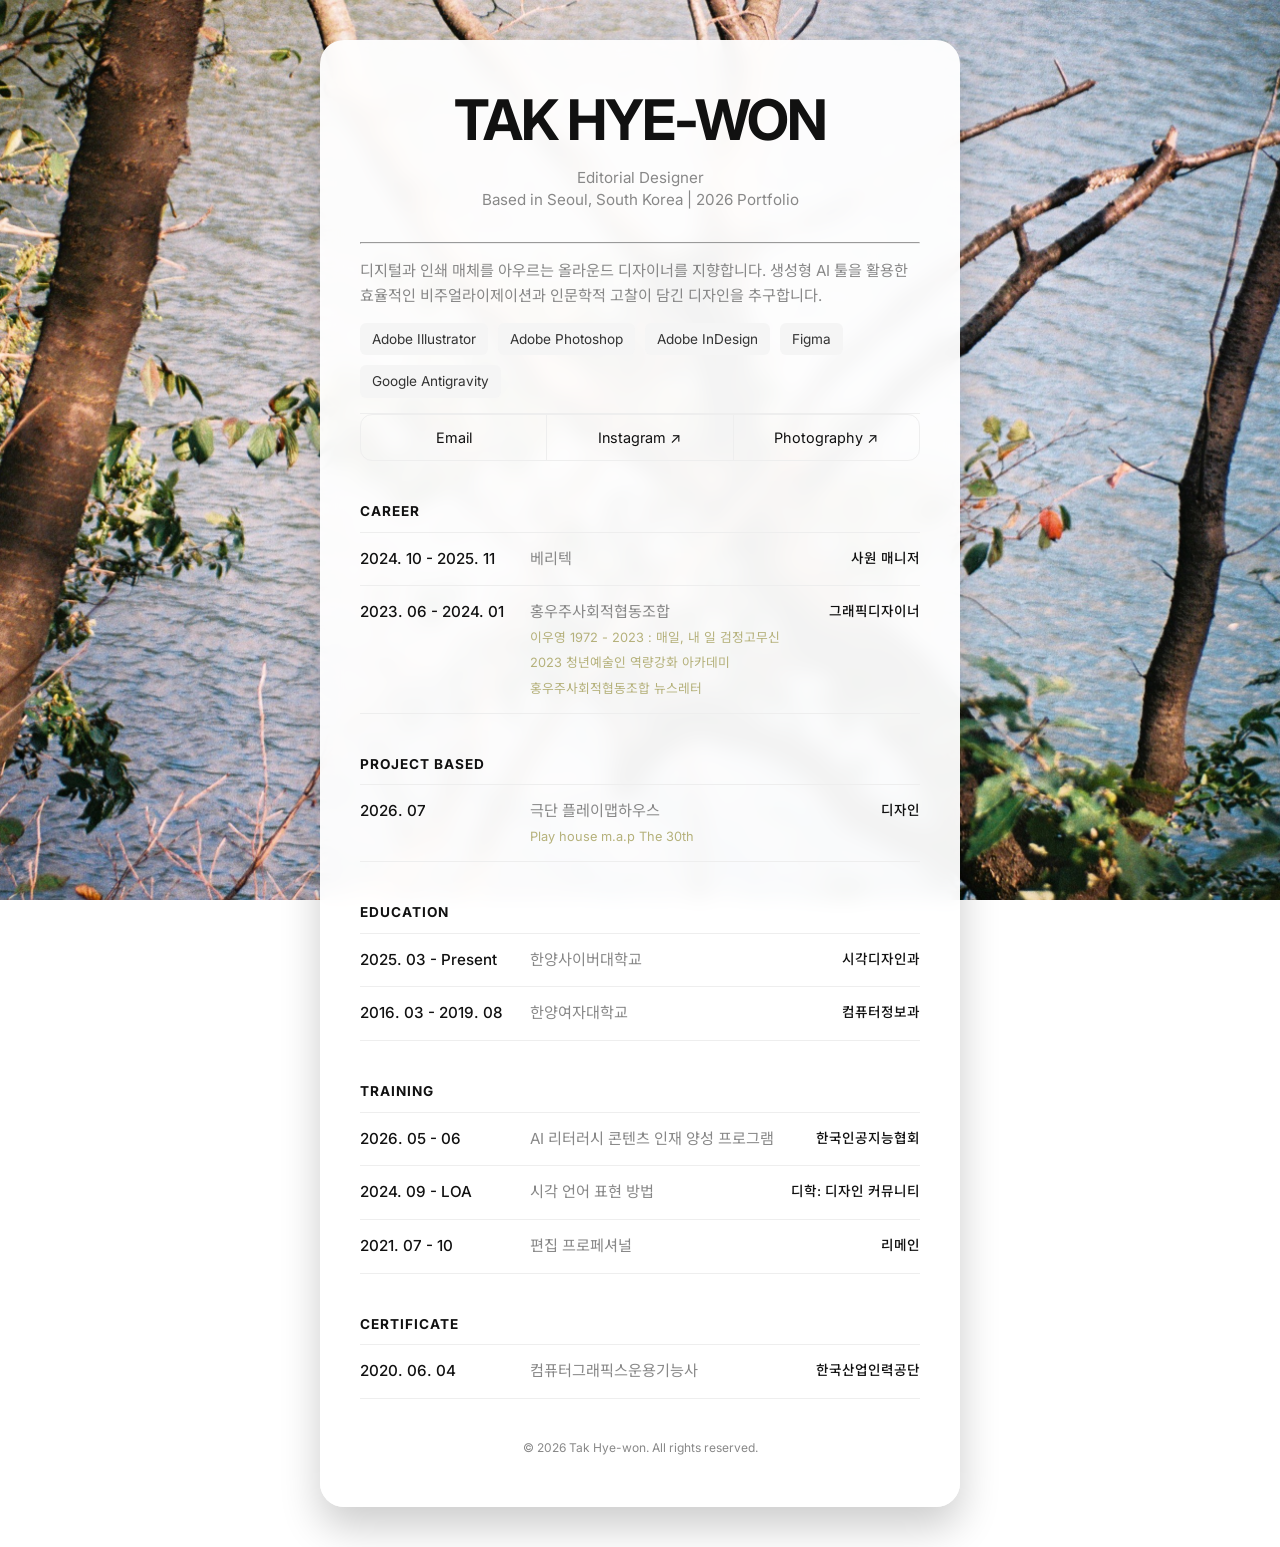
==== index.html @ 7dfc03a7 "Standardize section header spacing (20px bottom margin) and section divider top margins (40px) acros" ====
<!DOCTYPE html>
<html lang="ko">

<head>
    <meta charset="UTF-8">
    <meta name="viewport" content="width=device-width, initial-scale=1.0">
    <meta http-equiv="Cache-Control" content="no-cache, no-store, must-revalidate">
    <meta http-equiv="Pragma" content="no-cache">
    <meta http-equiv="Expires" content="0">
    <title>Hye-won Tak</title>
    <link
        href="https://fonts.googleapis.com/css2?family=Noto+Sans+KR:wght@300;400;500;700&family=Inter:wght@400;500;700&display=swap"
        rel="stylesheet">
    <style>
        :root {
            --bg-color: #ffffff;
            --text-primary: #111111;
            --text-secondary: #888888;
            --grid-border: #eeeeee;
            --font-main: 'Inter', 'Noto Sans KR', -apple-system, BlinkMacSystemFont, "Segoe UI", Roboto, sans-serif;
            --accent-color: #4a90e2;
        }

        /* Custom Selection Colors */
        ::selection {
            background-color: #B5B17B;
            color: #FFFED5;
        }

        ::-moz-selection {
            background-color: #B5B17B;
            color: #FFFED5;
        }

        * {
            box-sizing: border-box;
            margin: 0;
            padding: 0;
        }

        body {
            font-family: var(--font-main);
            color: var(--text-primary);
            line-height: 1.5;
            background-image: url('/pg/bg.jpg');
            background-size: cover;
            background-position: center;
            background-attachment: fixed;
            min-height: 100vh;
            display: flex;
            justify-content: center;
            padding: 40px 20px;
        }

        .resume-container {
            background-color: rgba(255, 255, 255, 0.95);
            backdrop-filter: blur(10px);
            width: 100%;
            max-width: 640px;
            border-radius: 24px;
            padding: 50px 40px;
            box-shadow: 0 20px 40px rgba(0, 0, 0, 0.2);
            height: fit-content;
        }

        header {
            margin-bottom: 30px;
            text-align: center;
        }

        h1 {
            font-size: 3.5rem;
            font-weight: 700;
            letter-spacing: -2px;
            line-height: 1.1;
            margin-bottom: 15px;
        }

        .subtitle {
            color: var(--text-secondary);
            font-size: 0.95rem;
        }

        /* Social links bar */
        .links-bar {
            display: flex;
            border: 1px solid var(--grid-border);
            border-radius: 12px;
            overflow: hidden;
            margin-bottom: 40px;
        }

        .links-bar>a,
        .links-bar>div {
            flex: 1;
            padding: 12px;
            text-align: center;
            text-decoration: none;
            color: var(--text-primary);
            font-size: 0.9rem;
            border-right: 1px solid var(--grid-border);
            display: flex;
            align-items: center;
            justify-content: center;
            transition: background-color 0.2s;
        }

        .links-bar>*:last-child {
            border-right: none;
        }

        .links-bar>a:hover {
            background-color: #f5f5f5;
        }

        /* Lists */
        .section-title {
            font-size: 0.85rem;
            text-transform: uppercase;
            font-weight: 700;
            margin-bottom: 0;
            margin-top: 40px;
            letter-spacing: 1px;
            border-bottom: 1px solid var(--grid-border);
            padding-bottom: 10px;
        }

        .list-item {
            display: flex;
            justify-content: space-between;
            padding: 15px 0;
            border-bottom: 1px solid var(--grid-border);
            font-size: 0.95rem;
            align-items: flex-start;
        }

        .list-item:last-child {
            border-bottom: none;
        }

        .item-left {
            width: 150px;
            flex-shrink: 0;
            font-weight: 500;
        }

        .item-date {
            display: block;
        }

        .item-middle {
            flex-grow: 1;
            padding: 0 20px;
            color: var(--text-secondary);
        }

        .item-right {
            text-align: right;
            font-size: 0.85rem;
            color: var(--text-primary);
            font-weight: 500;
        }

        @media (max-width: 600px) {
            .resume-container {
                padding: 30px 20px;
            }

            h1 {
                font-size: 2.5rem;
            }

            .list-item {
                flex-direction: column;
                gap: 5px;
            }

            .item-middle {
                padding: 0;
            }

            .item-right {
                text-align: left;
                margin-top: 5px;
            }

            .links-bar {
                flex-direction: column;
            }

            .links-bar>a,
            .links-bar>div {
                border-right: none;
                border-bottom: 1px solid var(--grid-border);
            }

            .links-bar>*:last-child {
                border-bottom: none;
            }
        }

        /* 1. 마우스 커서 옆에 따라다니는 미리보기 박스 */
        #hover-preview {
            position: fixed;
            pointer-events: none;
            /* 커서가 이미지 영역에 닿아 버벅이는 현상 방지 */
            display: none;
            /* 평소엔 숨김 */
            z-index: 1000;
        }

        #hover-preview img {
            max-width: 150px;
            max-height: 200px;
            width: auto;
            height: auto;
            border-radius: 8px;
            box-shadow: 0 10px 25px rgba(0, 0, 0, 0.25);
            display: block;
            border: 2px solid #ffffff;
            object-fit: contain;
        }

        .modal {
            display: none;
            position: fixed;
            top: 0;
            left: 0;
            width: 100%;
            height: 100%;
            background: rgba(0, 0, 0, 0.7);
            z-index: 2000;
            justify-content: center;
            align-items: center;
            backdrop-filter: blur(4px);
        }

        .modal-content {
            background: #ffffff;
            padding: 24px;
            border-radius: 16px;
            max-width: 90%;
            max-height: 85vh;
            text-align: center;
            position: relative;
            box-shadow: 0 20px 50px rgba(0, 0, 0, 0.3);
        }

        .modal-content img {
            max-width: 100%;
            max-height: 60vh;
            border-radius: 6px;
            margin-bottom: 12px;
            object-fit: contain;
        }

        .modal-title {
            font-size: 1rem;
            font-weight: 700;
            color: var(--text-primary);
        }

        .close-modal {
            position: absolute;
            top: 12px;
            right: 18px;
            font-size: 28px;
            cursor: pointer;
            color: var(--text-secondary);
            transition: color 0.2s;
        }

        .close-modal:hover {
            color: var(--text-primary);
        }

        /* Project Iframe Modal Overlay */
        .project-modal-overlay {
            display: none;
            position: fixed;
            top: 0;
            left: 0;
            width: 100vw;
            height: 100vh;
            background-color: rgba(0, 0, 0, 0.7);
            backdrop-filter: blur(8px);
            -webkit-backdrop-filter: blur(8px);
            z-index: 2000;
            justify-content: center;
            align-items: center;
            opacity: 0;
            transition: opacity 0.3s ease;
        }

        .project-modal-overlay.active {
            opacity: 1;
        }

        .project-modal-window {
            width: 95vw;
            height: 90vh;
            max-width: 1400px;
            max-height: 900px;
            background-color: #000000;
            border-radius: 16px;
            border: 1px solid rgba(255, 255, 255, 0.12);
            box-shadow: 0 30px 70px rgba(0, 0, 0, 0.6);
            overflow: hidden;
            transform: scale(0.95);
            transition: transform 0.3s cubic-bezier(0.16, 1, 0.3, 1);
        }

        .project-modal-overlay.active .project-modal-window {
            transform: scale(1);
        }

        .project-modal-iframe {
            width: 100%;
            height: 100%;
            border: none;
            display: block;
        }

        @media (max-width: 768px) {
            .project-modal-window {
                width: 100%;
                height: 100%;
                max-width: 100%;
                max-height: 100%;
                border-radius: 0;
                border: none;
            }
        }
    </style>
</head>

<body>
    <div class="resume-container">
        <header>
            <h1>TAK HYE-WON</h1>
            <div class="subtitle">
                Editorial Designer<br>
                Based in Seoul, South Korea | 2026 Portfolio
            </div>
        </header>
        <hr>
        <div class="list-item" style="flex-direction: column;">
            <div class="item-middle" style="padding:0; margin-bottom: 15px; line-height: 1.6;">
                디지털과 인쇄 매체를 아우르는 올라운드 디자이너를 지향합니다. 생성형 AI 툴을 활용한 효율적인 비주얼라이제이션과 인문학적 고찰이 담긴 디자인을 추구합니다.
            </div>
            <div class="item-middle" style="padding:0; display:flex; gap:10px; flex-wrap:wrap; font-size: 0.85rem;">
                <span style="background:#f5f5f5; padding:6px 12px; border-radius:6px; color:#333;">Adobe
                    Illustrator</span>
                <span style="background:#f5f5f5; padding:6px 12px; border-radius:6px; color:#333;">Adobe
                    Photoshop</span>
                <span style="background:#f5f5f5; padding:6px 12px; border-radius:6px; color:#333;">Adobe InDesign</span>
                <span style="background:#f5f5f5; padding:6px 12px; border-radius:6px; color:#333;">Figma</span>
                <span style="background:#f5f5f5; padding:6px 12px; border-radius:6px; color:#333;">Google
                    Antigravity</span>
            </div>
        </div>

        <div class="links-bar">
            <a href="mailto:takhyewon@gmail.com">Email</a>
            <a href="https://www.instagram.com/ximo_777">Instagram ↗</a>
            <a href="photography/index.html">Photography ↗</a>
        </div>

        <div class="section-title">Career</div>
        <div class="list-item">
            <div class="item-left">
                <span class="item-date">2024. 10 - 2025. 11</span>
            </div>
            <div class="item-middle">베리텍</div>
            <div class="item-right">사원 매니저</div>
        </div>

        <div class="list-item">
            <div class="item-left">
                <span class="item-date">2023. 06 - 2024. 01</span>
            </div>
            <div class="item-middle">
                <div style="margin-bottom: 4px;">홍우주사회적협동조합</div>
                <div class="sub-projects-list"
                    style="display: flex; flex-direction: column; gap: 6px; align-items: flex-start;">
                    <span class="sub-project" data-img="project/Black Rubber Shoes_poster.png"
                        onclick="openProjectPopup('black-rubber-shoes')"
                        style="font-size: 0.8rem; color: #B5B17B; cursor: pointer;">
                        이우영 1972 - 2023 : 매일, 내 일 검정고무신
                    </span>
                    <span class="sub-project" data-img="project/Gcf_Cardnews_1.jpg"
                        onclick="openProjectPopup('youth-artist-academy')"
                        style="font-size: 0.8rem; color: #B5B17B; cursor: pointer;">
                        2023 청년예술인 역량강화 아카데미
                    </span>
                    <span class="sub-project" data-img="project/Huj_Newsletter_1.png"
                        onclick="openProjectPopup('hong-woo-joo-sns')"
                        style="font-size: 0.8rem; color: #B5B17B; cursor: pointer;">
                        홍우주사회적협동조합 뉴스레터
                    </span>
                </div>
            </div>
            <div class="item-right">그래픽디자이너</div>
        </div>

        <div class="section-title">Project based</div>
        <div class="list-item">
            <div class="item-left">
                <span class="item-date">2026. 07</span>
            </div>
            <div class="item-middle">
                <div style="margin-bottom: 4px;">극단 플레이맵하우스</div>
                <div class="sub-projects-list"
                    style="display: flex; flex-direction: column; gap: 6px; align-items: flex-start;">
                    <span class="sub-project" data-img="project/Playhouse_poster.png"
                        onclick="openProjectPopup('playhouse')"
                        style="font-size: 0.8rem; color: #B5B17B; cursor: pointer;">
                        Play house m.a.p The 30th
                    </span>
                </div>
            </div>
            <div class="item-right">디자인</div>
        </div>

        <div class="section-title">Education</div>
        <div class="list-item">
            <div class="item-left">
                <span class="item-date">2025. 03 - Present</span>
            </div>
            <div class="item-middle">한양사이버대학교</div>
            <div class="item-right">시각디자인과</div>
        </div>
        <div class="list-item">
            <div class="item-left">
                <span class="item-date">2016. 03 - 2019. 08</span>
            </div>
            <div class="item-middle">한양여자대학교</div>
            <div class="item-right">컴퓨터정보과</div>
        </div>

        <div class="section-title">Training</div>
        <div class="list-item">
            <div class="item-left">
                <span class="item-date">2026. 05 - 06</span>
            </div>
            <div class="item-middle">AI 리터러시 콘텐츠 인재 양성 프로그램</div>
            <div class="item-right">한국인공지능협회</div>
        </div>
        <div class="list-item">
            <div class="item-left">
                <span class="item-date">2024. 09 - LOA</span>
            </div>
            <div class="item-middle">시각 언어 표현 방법</div>
            <div class="item-right">디학: 디자인 커뮤니티</div>
        </div>
        <div class="list-item">
            <div class="item-left">
                <span class="item-date">2021. 07 - 10</span>
            </div>
            <div class="item-middle">편집 프로페셔널</div>
            <div class="item-right">리메인</div>
        </div>

        <div class="section-title">Certificate</div>
        <div class="list-item">
            <div class="item-left">
                <span class="item-date">2020. 06. 04</span>
            </div>
            <div class="item-middle">컴퓨터그래픽스운용기능사</div>
            <div class="item-right">한국산업인력공단</div>
        </div>

        <footer style="margin-top: 40px; text-align: center; font-size: 0.75rem; color: var(--text-secondary);">
            <p>© 2026 Tak Hye-won. All rights reserved.</p>
        </footer>
    </div>

    <div id="hover-preview"><img></div>

    <div id="projectModal" class="modal" onclick="closeModal()">
        <div class="modal-content" onclick="event.stopPropagation()">
            <span class="close-modal" onclick="closeModal()">&times;</span>
            <img id="modal-img" src="" alt="Project Poster">
            <div class="modal-title" id="modal-title"></div>
        </div>
    </div>

    <!-- Project Iframe Modal -->
    <div id="projectModalOverlay" class="project-modal-overlay" onclick="closeProjectModal()">
        <div class="project-modal-window" onclick="event.stopPropagation()">
            <iframe id="projectModalIframe" class="project-modal-iframe" src="" title="Project Detail View"></iframe>
        </div>
    </div>

    <script src="script.js?v=20260811-5"></script>
</body>

</html>
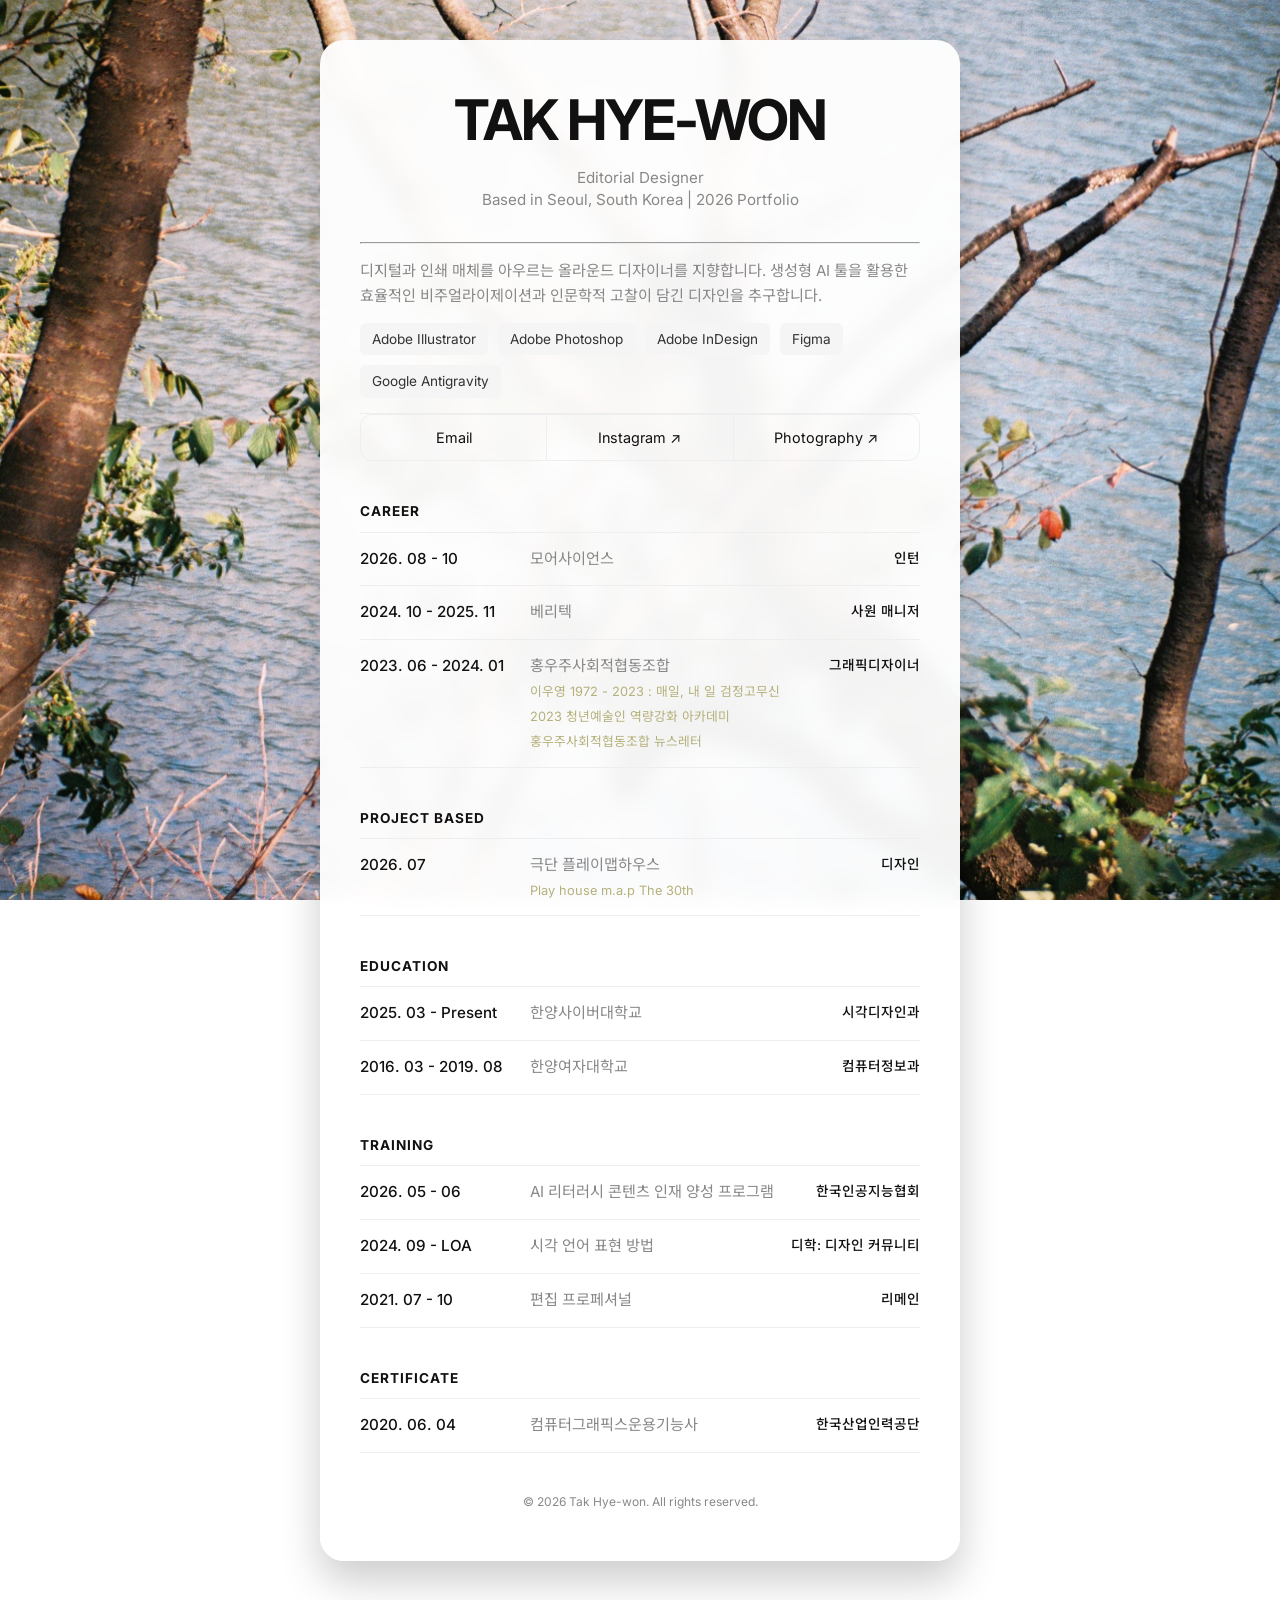
==== commit fcfe4fa8: "Add More Science intern (2026. 08 - 10) to Career section" ====
--- a/index.html
+++ b/index.html
@@ -282,9 +282,7 @@
             left: 0;
             width: 100vw;
             height: 100vh;
-            background-color: rgba(0, 0, 0, 0.7);
-            backdrop-filter: blur(8px);
-            -webkit-backdrop-filter: blur(8px);
+            background-color: #000000;
             z-index: 2000;
             justify-content: center;
             align-items: center;
@@ -367,6 +365,14 @@
         </div>
 
         <div class="section-title">Career</div>
+        <div class="list-item">
+            <div class="item-left">
+                <span class="item-date">2026. 08 - 10</span>
+            </div>
+            <div class="item-middle">모어사이언스</div>
+            <div class="item-right">인턴</div>
+        </div>
+
         <div class="list-item">
             <div class="item-left">
                 <span class="item-date">2024. 10 - 2025. 11</span>
@@ -492,7 +498,7 @@
         </div>
     </div>
 
-    <script src="script.js?v=20260811-5"></script>
+    <script src="script.js?v=20260811-7"></script>
 </body>
 
-</html>
+</html>
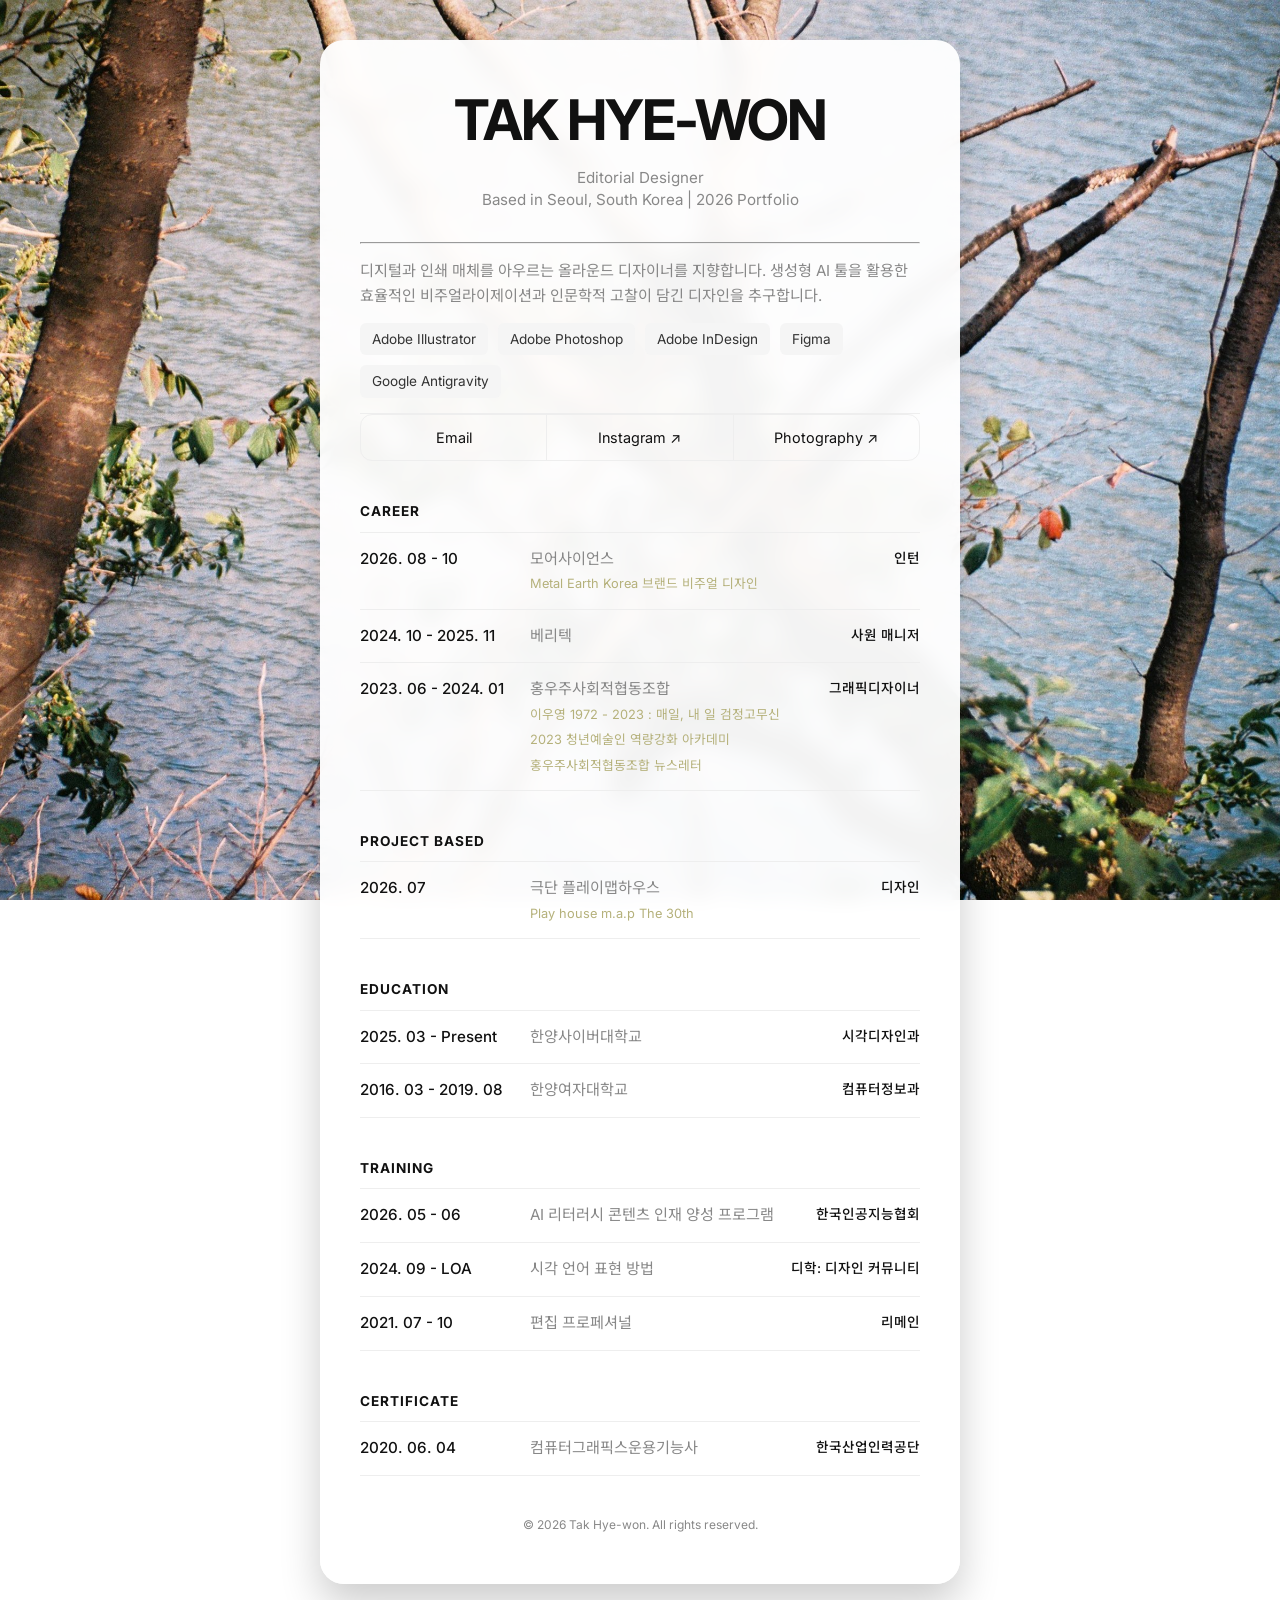
==== commit 08b665bd: "feat: Add Metal Earth Korea brand visual design and update index career links" ====
--- a/index.html
+++ b/index.html
@@ -219,6 +219,7 @@
             display: block;
             border: 2px solid #ffffff;
             object-fit: contain;
+            background-color: #0b0b0b;
         }
 
         .modal {
@@ -369,7 +370,17 @@
             <div class="item-left">
                 <span class="item-date">2026. 08 - 10</span>
             </div>
-            <div class="item-middle">모어사이언스</div>
+            <div class="item-middle">
+                <div style="margin-bottom: 4px;">모어사이언스</div>
+                <div class="sub-projects-list"
+                    style="display: flex; flex-direction: column; gap: 6px; align-items: flex-start;">
+                    <span class="sub-project" data-img="project/Metal_Earth_Logo.png"
+                        onclick="openProjectPopup('metal-earth')"
+                        style="font-size: 0.8rem; color: #B5B17B; cursor: pointer;">
+                        Metal Earth Korea 브랜드 비주얼 디자인
+                    </span>
+                </div>
+            </div>
             <div class="item-right">인턴</div>
         </div>
 
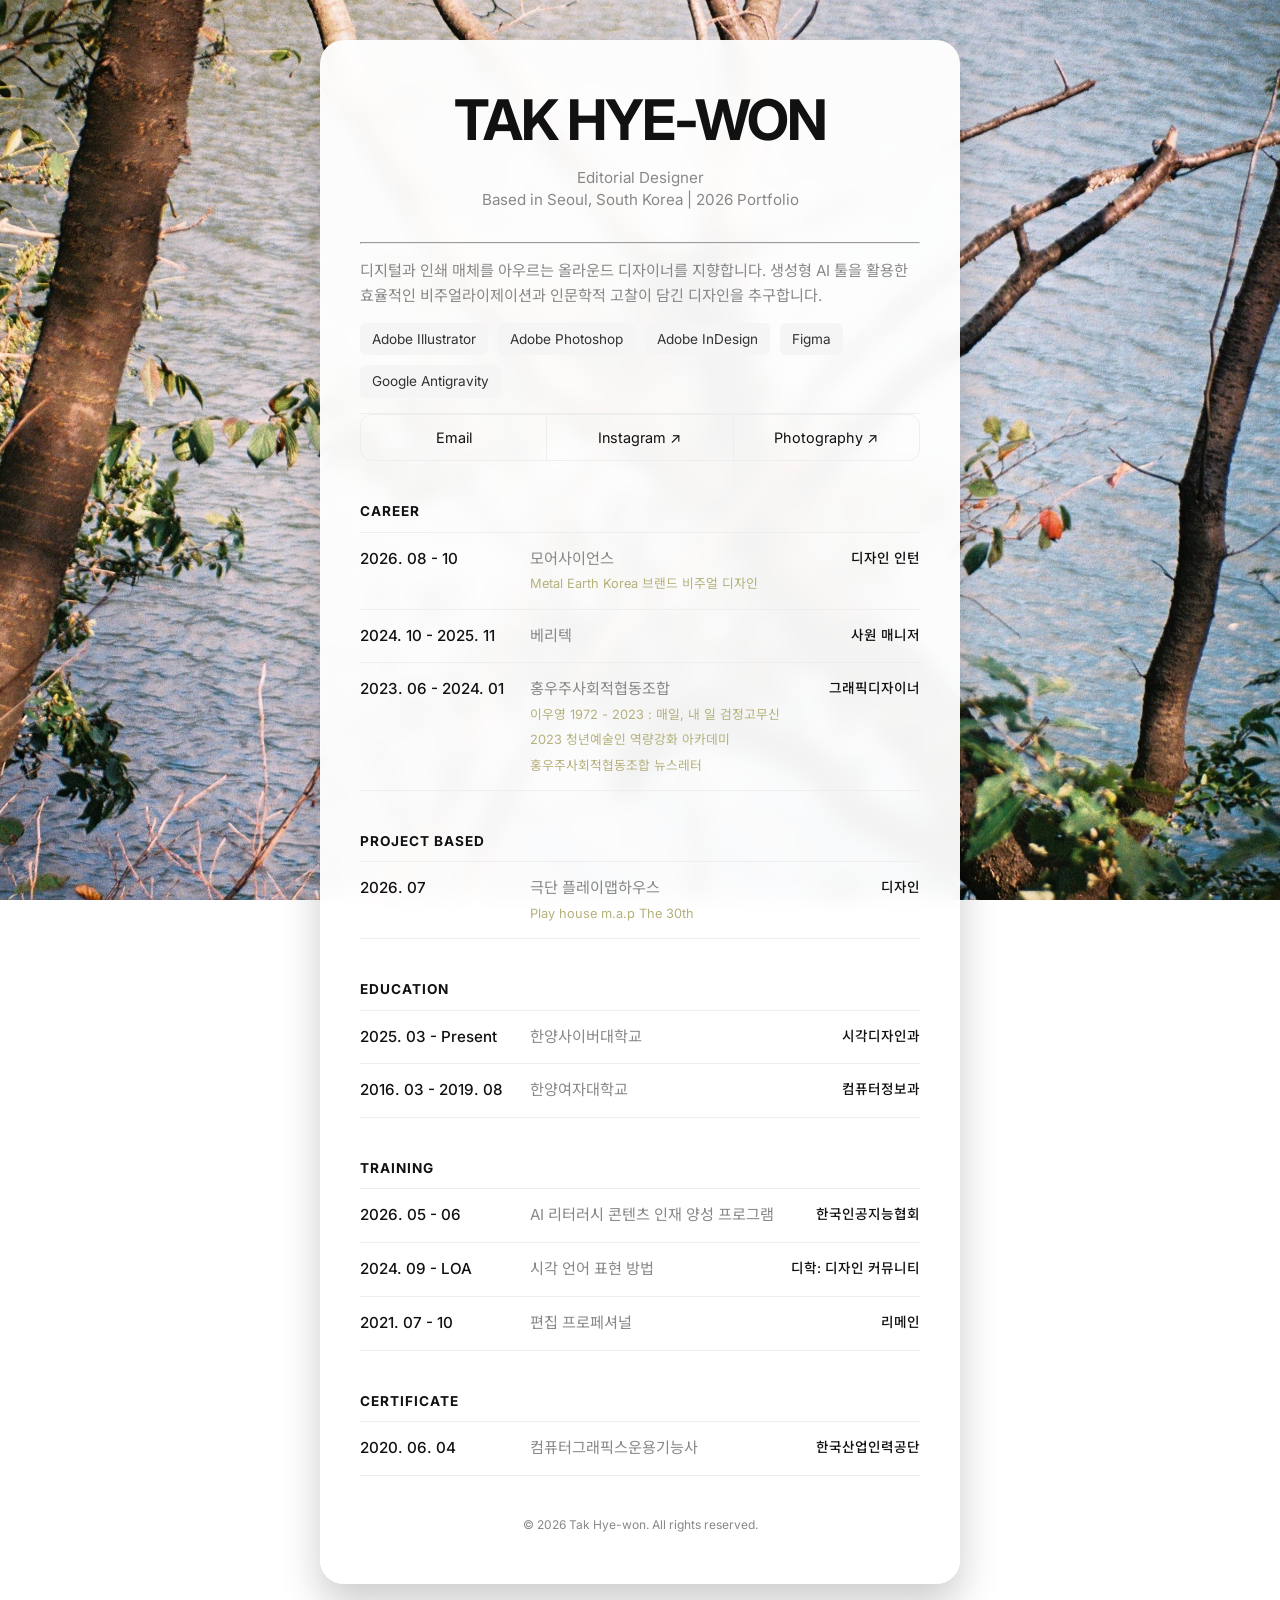
==== commit 7490bf37: "feat: Update More Science preview image to Metal_Earth_pinpost_2 and role to design intern" ====
--- a/index.html
+++ b/index.html
@@ -374,14 +374,14 @@
                 <div style="margin-bottom: 4px;">모어사이언스</div>
                 <div class="sub-projects-list"
                     style="display: flex; flex-direction: column; gap: 6px; align-items: flex-start;">
-                    <span class="sub-project" data-img="project/Metal_Earth_Logo.png"
+                    <span class="sub-project" data-img="project/Metal_Earth_pinpost_2.png"
                         onclick="openProjectPopup('metal-earth')"
                         style="font-size: 0.8rem; color: #B5B17B; cursor: pointer;">
                         Metal Earth Korea 브랜드 비주얼 디자인
                     </span>
                 </div>
             </div>
-            <div class="item-right">인턴</div>
+            <div class="item-right">디자인 인턴</div>
         </div>
 
         <div class="list-item">
